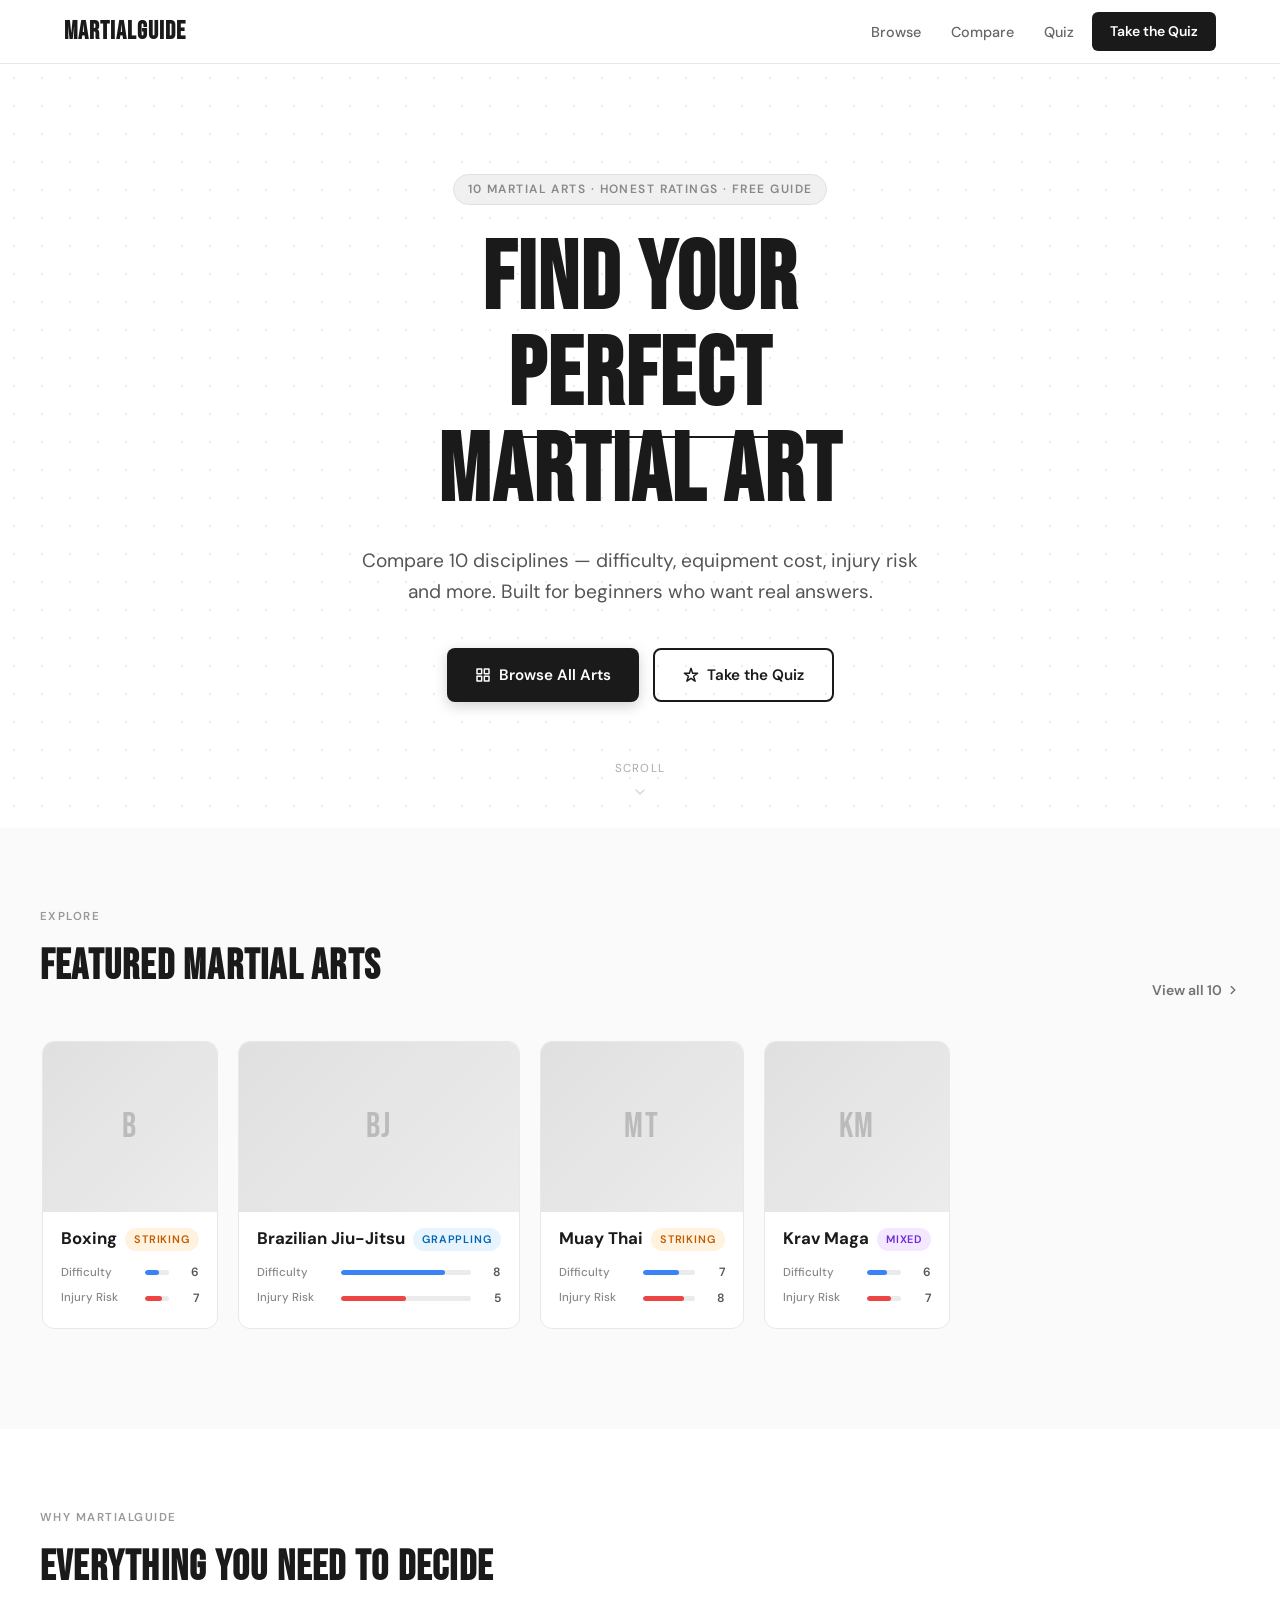
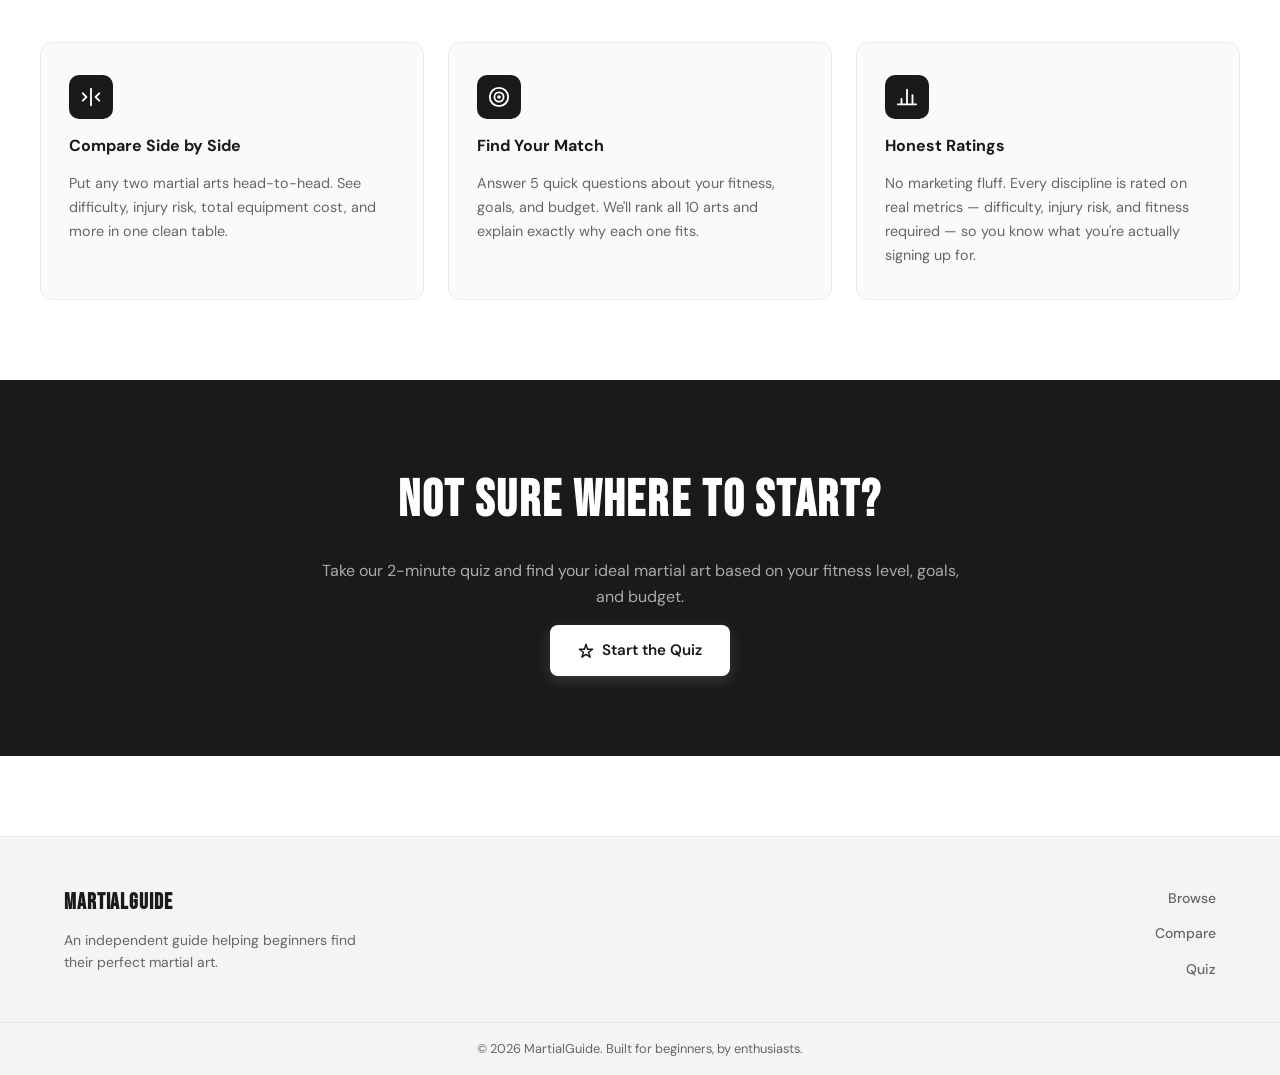
==== html/index.html @ 107c46b2 "second commit nqmam vreme da jiveq" ====
<!DOCTYPE html>
<html lang="en">

<head>
    <meta charset="UTF-8" />
    <meta name="viewport" content="width=device-width, initial-scale=1.0" />
    <title>MartialGuide — Find Your Perfect Martial Art</title>
    <meta name="description"
        content="Compare 10 martial arts by difficulty, equipment cost, injury risk and more. Find the perfect discipline for your goals." />

    <link rel="stylesheet" href="../css/shared.css" />
    <link rel="stylesheet" href="../css/index.css" />
</head>

<body>

    <div id="navbar-container"></div>

    <main>
        <section class="hero" aria-label="Hero">
            <div class="hero-content">
                <span class="hero-eyebrow">10 martial arts · honest ratings · free guide</span>
                <h1>Find Your<br><em>Perfect</em><br>Martial Art</h1>
                <p class="hero-subtitle">
                    Compare 10 disciplines — difficulty, equipment cost,
                    injury risk and more. Built for beginners who want real answers.
                </p>
                <div class="hero-actions">
                    <a href="browse.html" class="btn btn-dark">
                        <svg width="16" height="16" viewBox="0 0 24 24" fill="none" stroke="currentColor"
                            stroke-width="2.2" stroke-linecap="round" stroke-linejoin="round" aria-hidden="true">
                            <rect x="3" y="3" width="7" height="7" />
                            <rect x="14" y="3" width="7" height="7" />
                            <rect x="3" y="14" width="7" height="7" />
                            <rect x="14" y="14" width="7" height="7" />
                        </svg>
                        Browse All Arts
                    </a>
                    <a href="quiz.html" class="btn btn-outline">
                        <svg width="16" height="16" viewBox="0 0 24 24" fill="none" stroke="currentColor"
                            stroke-width="2.2" stroke-linecap="round" stroke-linejoin="round" aria-hidden="true">
                            <path d="M12 2l2.4 7.4H22l-6.2 4.5 2.4 7.4L12 17l-6.2 4.3 2.4-7.4L2 9.4h7.6z" />
                        </svg>
                        Take the Quiz
                    </a>
                </div>
            </div>
            <div class="hero-scroll-hint" aria-hidden="true">
                <span>Scroll</span>
                <svg width="16" height="16" viewBox="0 0 24 24" fill="none" stroke="currentColor" stroke-width="2"
                    stroke-linecap="round" stroke-linejoin="round">
                    <polyline points="6 9 12 15 18 9" />
                </svg>
            </div>
        </section>

        <section class="featured" aria-labelledby="featured-title">
            <div class="featured-header">
                <div>
                    <p class="section-label">Explore</p>
                    <h2 class="section-title" id="featured-title">Featured Martial Arts</h2>
                </div>
                <a href="browse.html">
                    View all 10
                    <svg width="14" height="14" viewBox="0 0 24 24" fill="none" stroke="currentColor" stroke-width="2.5"
                        stroke-linecap="round" stroke-linejoin="round" aria-hidden="true">
                        <polyline points="9 18 15 12 9 6" />
                    </svg>
                </a>
            </div>
            <div class="cards-track-wrap">
                <div class="cards-track" id="featured-cards" role="list">
                </div>
            </div>
        </section>

        <section class="why" aria-labelledby="why-title">
            <div class="section-header">
                <p class="section-label">Why MartialGuide</p>
                <h2 class="section-title" id="why-title">Everything You Need to Decide</h2>
            </div>
            <div class="why-grid">
                <article class="why-card">
                    <div class="why-icon" aria-hidden="true">
                        <svg width="22" height="22" viewBox="0 0 24 24" fill="none" stroke="white" stroke-width="2"
                            stroke-linecap="round" stroke-linejoin="round">
                            <line x1="12" y1="3" x2="12" y2="21" />
                            <polyline points="3 8 7 12 3 16" />
                            <polyline points="21 8 17 12 21 16" />
                        </svg>
                    </div>
                    <h3>Compare Side by Side</h3>
                    <p>
                        Put any two martial arts head-to-head. See difficulty,
                        injury risk, total equipment cost, and more in one clean table.
                    </p>
                </article>
                <article class="why-card">
                    <div class="why-icon" aria-hidden="true">
                        <svg width="22" height="22" viewBox="0 0 24 24" fill="none" stroke="white" stroke-width="2"
                            stroke-linecap="round" stroke-linejoin="round">
                            <circle cx="12" cy="12" r="10" />
                            <circle cx="12" cy="12" r="5" />
                            <circle cx="12" cy="12" r="1" fill="white" />
                        </svg>
                    </div>
                    <h3>Find Your Match</h3>
                    <p>
                        Answer 5 quick questions about your fitness, goals, and budget.
                        We'll rank all 10 arts and explain exactly why each one fits.
                    </p>
                </article>
                <article class="why-card">
                    <div class="why-icon" aria-hidden="true">
                        <svg width="22" height="22" viewBox="0 0 24 24" fill="none" stroke="white" stroke-width="2"
                            stroke-linecap="round" stroke-linejoin="round">
                            <line x1="18" y1="20" x2="18" y2="10" />
                            <line x1="12" y1="20" x2="12" y2="4" />
                            <line x1="6" y1="20" x2="6" y2="14" />
                            <line x1="2" y1="20" x2="22" y2="20" />
                        </svg>
                    </div>
                    <h3>Honest Ratings</h3>
                    <p>
                        No marketing fluff. Every discipline is rated on real metrics —
                        difficulty, injury risk, and fitness required — so you know what
                        you're actually signing up for.
                    </p>
                </article>
            </div>
        </section>

        <section class="quiz-banner" aria-labelledby="quiz-banner-title">
            <div class="quiz-banner-inner">
                <h2 id="quiz-banner-title">Not Sure Where to Start?</h2>
                <p>
                    Take our 2-minute quiz and find your ideal martial art based
                    on your fitness level, goals, and budget.
                </p>
                <a href="quiz.html" class="btn btn-white">
                    <svg width="16" height="16" viewBox="0 0 24 24" fill="none" stroke="currentColor" stroke-width="2.2"
                        stroke-linecap="round" stroke-linejoin="round" aria-hidden="true">
                        <path d="M12 2l2.4 7.4H22l-6.2 4.5 2.4 7.4L12 17l-6.2 4.3 2.4-7.4L2 9.4h7.6z" />
                    </svg>
                    Start the Quiz
                </a>
            </div>
        </section>
    </main>

    <div id="footer-container"></div>

    <script src="../js/data.js"></script>
    <script src="../js/layout.js"></script>
    <script src="../js/index.js"></script>
</body>

</html>
---- css/shared.css ----
/* ── SHARED STYLES ACROSS ALL PAGES ──────────────────────────── */

:root {
    --color-bg: #ffffff;
    --color-surface: #f4f4f4;
    --color-border: #e8e8e8;
    --color-text: #1a1a1a;
    --color-text-muted: #666666;
    --color-accent: #1a1a1a;
    --color-accent-inv: #ffffff;
    --font-main: 'DM Sans', system-ui, sans-serif;
    --font-display: 'Bebas Neue', 'DM Sans', sans-serif;
    --nav-height: 64px;
    --transition: 0.2s ease;
    --radius: 6px;
}

*,
*::before,
*::after {
    box-sizing: border-box;
    margin: 0;
    padding: 0;
}

body {
    font-family: var(--font-main);
    color: var(--color-text);
    background: var(--color-bg);
    padding-top: var(--nav-height);
    line-height: 1.6;
}

/* ── COMMON BUTTON STYLES ─────────────────────────────────────── */
.btn {
    display: inline-flex;
    align-items: center;
    gap: 8px;
    font-family: var(--font-main);
    font-size: 0.95rem;
    font-weight: 600;
    text-decoration: none;
    padding: 13px 28px;
    border-radius: 8px;
    cursor: pointer;
    transition: transform 0.2s ease, box-shadow 0.2s ease, opacity 0.2s ease;
    white-space: nowrap;
    border: none;
}

.btn:hover {
    transform: translateY(-2px);
}

.btn-dark {
    background: #1a1a1a;
    color: #fff;
    box-shadow: 0 4px 14px rgba(0, 0, 0, 0.18);
}

.btn-dark:hover {
    box-shadow: 0 8px 24px rgba(0, 0, 0, 0.22);
}

.btn-outline {
    background: transparent;
    color: #1a1a1a;
    border: 2px solid #1a1a1a;
}

.btn-outline:hover {
    background: #1a1a1a;
    color: #fff;
}

.btn-white {
    background: #fff;
    color: #1a1a1a;
    box-shadow: 0 4px 14px rgba(255, 255, 255, 0.15);
}

.btn-white:hover {
    box-shadow: 0 8px 28px rgba(255, 255, 255, 0.2);
}

/* ── COMMON BADGE STYLES ──────────────────────────────────────── */
.style-badge {
    font-size: 0.68rem;
    font-weight: 600;
    letter-spacing: 0.08em;
    text-transform: uppercase;
    padding: 3px 9px;
    border-radius: 100px;
    white-space: nowrap;
    flex-shrink: 0;
}

.badge-striking {
    background: #fff3e0;
    color: #c25c00;
}

.badge-grappling {
    background: #e8f4fd;
    color: #0066b3;
}

.badge-weapons {
    background: #fce4ec;
    color: #c2185b;
}

.badge-mixed {
    background: #f3e8ff;
    color: #6d28d9;
}

/* ── STAT BAR COMPONENTS ──────────────────────────────────────── */
.stat-row {
    display: flex;
    flex-direction: column;
    gap: 6px;
}

.stat-item {
    display: flex;
    align-items: center;
    gap: 8px;
}

.stat-label {
    font-size: 0.72rem;
    font-weight: 500;
    color: #888;
    width: 76px;
    flex-shrink: 0;
}

.stat-bar-track {
    flex: 1;
    height: 5px;
    background: #ebebeb;
    border-radius: 10px;
    overflow: hidden;
}

.stat-bar-fill {
    height: 100%;
    border-radius: 10px;
    transition: width 0.6s ease;
}

.stat-bar-fill.blue {
    background: #3b82f6;
}

.stat-bar-fill.red {
    background: #ef4444;
}

.stat-bar-fill.green {
    background: #22c55e;
}

.stat-value {
    font-size: 0.75rem;
    font-weight: 600;
    color: #555;
    width: 22px;
    text-align: right;
}

/* ── COMMON CARD STYLES ───────────────────────────────────────── */
.art-card {
    background: #fff;
    border: 1px solid #e8e8e8;
    border-radius: 12px;
    overflow: hidden;
    cursor: pointer;
    text-decoration: none;
    color: inherit;
    display: flex;
    flex-direction: column;
    transition: transform 0.22s ease, box-shadow 0.22s ease;
}

.art-card:hover {
    transform: translateY(-5px);
    box-shadow: 0 12px 36px rgba(0, 0, 0, 0.1);
}

.art-card-img-placeholder {
    width: 100%;
    height: 170px;
    background: linear-gradient(135deg, #e0e0e0 0%, #ececec 100%);
    display: flex;
    align-items: center;
    justify-content: center;
    font-family: 'Bebas Neue', sans-serif;
    font-size: 2.2rem;
    letter-spacing: 0.05em;
    color: #bbb;
}

.art-card-body {
    padding: 16px 18px 20px;
    display: flex;
    flex-direction: column;
    gap: 12px;
    flex: 1;
}

.art-card-top {
    display: flex;
    align-items: flex-start;
    justify-content: space-between;
    gap: 8px;
}

.art-card-name {
    font-family: var(--font-main);
    font-size: 1.05rem;
    font-weight: 700;
    color: #1a1a1a;
    line-height: 1.2;
}
---- css/index.css ----
/* ── INDEX.HTML STYLES ───────────────────────────────────────── */

/* ── HERO ───────────────────────────────────────────────── */
.hero {
    min-height: calc(92vh - 64px);
    display: flex;
    align-items: center;
    justify-content: center;
    text-align: center;
    padding: 80px 24px 96px;
    position: relative;
    overflow: hidden;
}

.hero::before {
    content: '';
    position: absolute;
    inset: 0;
    background-image: radial-gradient(circle, #d4d4d4 1px, transparent 1px);
    background-size: 28px 28px;
    opacity: 0.45;
    pointer-events: none;
}

.hero-content {
    position: relative;
    z-index: 1;
    max-width: 780px;
}

.hero-eyebrow {
    display: inline-block;
    font-size: 0.75rem;
    font-weight: 600;
    letter-spacing: 0.12em;
    text-transform: uppercase;
    color: #888;
    background: #f0f0f0;
    border: 1px solid #e0e0e0;
    border-radius: 100px;
    padding: 5px 14px;
    margin-bottom: 28px;
}

.hero h1 {
    font-family: 'Bebas Neue', sans-serif;
    font-size: clamp(3rem, 8vw, 6rem);
    font-weight: 700;
    letter-spacing: 0.02em;
    line-height: 1;
    color: #1a1a1a;
    margin-bottom: 24px;
}

.hero h1 em {
    font-style: normal;
    background: linear-gradient(0deg, #1a1a1a 2px, transparent 2px);
    background-position: 0 100%;
    background-repeat: no-repeat;
    background-size: 100% 6px;
    padding-bottom: 4px;
}

.hero-subtitle {
    font-size: clamp(1rem, 2.2vw, 1.2rem);
    color: #555;
    line-height: 1.65;
    max-width: 560px;
    margin: 0 auto 40px;
}

.hero-actions {
    display: flex;
    gap: 14px;
    justify-content: center;
    flex-wrap: wrap;
}

.hero-scroll-hint {
    position: absolute;
    bottom: 28px;
    left: 50%;
    transform: translateX(-50%);
    display: flex;
    flex-direction: column;
    align-items: center;
    gap: 6px;
    color: #aaa;
    font-size: 0.72rem;
    letter-spacing: 0.1em;
    text-transform: uppercase;
    animation: bounce 2.4s ease infinite;
}

.hero-scroll-hint svg {
    opacity: 0.5;
}

@keyframes bounce {

    0%,
    100% {
        transform: translateX(-50%) translateY(0);
    }

    50% {
        transform: translateX(-50%) translateY(6px);
    }
}

/* ── SECTION COMMONS ─────────────────────────────────────── */
section {
    padding: 80px 24px;
}

.section-header {
    max-width: 1200px;
    margin: 0 auto 40px;
}

.section-label {
    font-size: 0.72rem;
    font-weight: 600;
    letter-spacing: 0.13em;
    text-transform: uppercase;
    color: #999;
    margin-bottom: 8px;
}

.section-title {
    font-family: 'Bebas Neue', sans-serif;
    font-size: clamp(1.8rem, 4vw, 2.6rem);
    letter-spacing: 0.03em;
    color: #1a1a1a;
}

/* ── FEATURED CARDS ──────────────────────────────────────── */
.featured {
    background: #fafafa;
}

.featured-header {
    max-width: 1200px;
    margin: 0 auto 36px;
    display: flex;
    align-items: flex-end;
    justify-content: space-between;
    flex-wrap: wrap;
    gap: 12px;
}

.featured-header a {
    font-size: 0.875rem;
    font-weight: 600;
    color: #1a1a1a;
    text-decoration: none;
    display: inline-flex;
    align-items: center;
    gap: 4px;
    opacity: 0.6;
    transition: opacity 0.2s;
}

.featured-header a:hover {
    opacity: 1;
}

.cards-track-wrap {
    max-width: 1200px;
    margin: 0 auto;
    overflow-x: auto;
    -webkit-overflow-scrolling: touch;
    scrollbar-width: none;
    padding-bottom: 8px;
}

.cards-track-wrap::-webkit-scrollbar {
    display: none;
}

.cards-track {
    display: flex;
    gap: 20px;
    width: max-content;
    padding: 4px 2px 12px;
}

/* ── WHY SECTION ─────────────────────────────────────────– */
.why {
    background: #fff;
}

.why-grid {
    max-width: 1200px;
    margin: 0 auto;
    display: grid;
    grid-template-columns: repeat(3, 1fr);
    gap: 24px;
}

.why-card {
    background: #fafafa;
    border: 1px solid #ebebeb;
    border-radius: 12px;
    padding: 32px 28px;
    display: flex;
    flex-direction: column;
    gap: 14px;
    transition: transform 0.2s ease, box-shadow 0.2s ease;
}

.why-card:hover {
    transform: translateY(-3px);
    box-shadow: 0 8px 28px rgba(0, 0, 0, 0.07);
}

.why-icon {
    width: 44px;
    height: 44px;
    background: #1a1a1a;
    border-radius: 10px;
    display: flex;
    align-items: center;
    justify-content: center;
    flex-shrink: 0;
}

.why-icon svg {
    color: #fff;
}

.why-card h3 {
    font-family: 'DM Sans', sans-serif;
    font-size: 1rem;
    font-weight: 700;
    color: #1a1a1a;
}

.why-card p {
    font-size: 0.9rem;
    color: #666;
    line-height: 1.65;
}

/* ── QUIZ CTA BANNER ─────────────────────────────────────– */
.quiz-banner {
    background: #1a1a1a;
    padding: 80px 24px;
    text-align: center;
    margin-top: 0;
}

.quiz-banner-inner {
    max-width: 640px;
    margin: 0 auto;
    display: flex;
    flex-direction: column;
    align-items: center;
    gap: 16px;
}

.quiz-banner h2 {
    font-family: 'Bebas Neue', sans-serif;
    font-size: clamp(2rem, 5vw, 3.2rem);
    letter-spacing: 0.04em;
    color: #fff;
}

.quiz-banner p {
    font-size: 1rem;
    color: #aaa;
    line-height: 1.6;
}

/* ── RESPONSIVE ──────────────────────────────────────────– */
@media (max-width: 900px) {
    .why-grid {
        grid-template-columns: 1fr 1fr;
    }
}

@media (max-width: 600px) {
    section {
        padding: 60px 20px;
    }

    .why-grid {
        grid-template-columns: 1fr;
    }

    .featured-header {
        flex-direction: column;
        align-items: flex-start;
    }
}
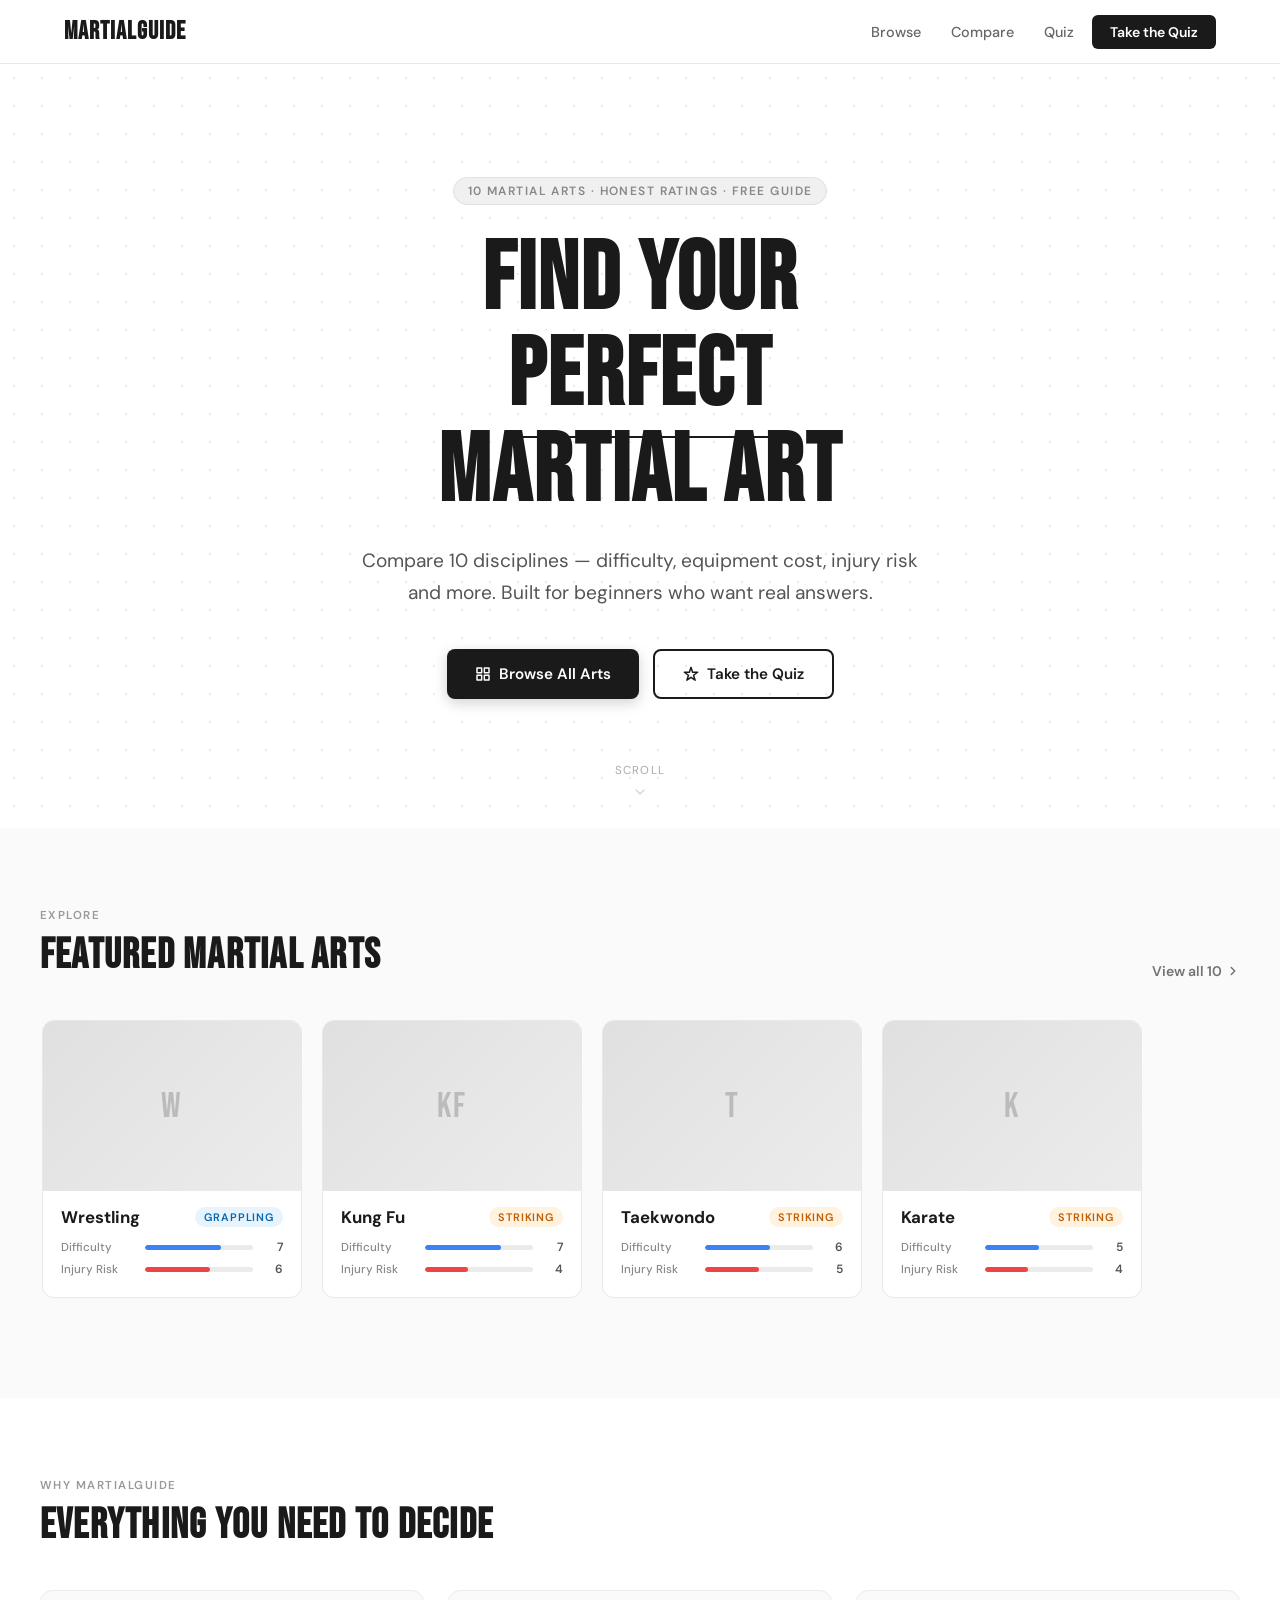
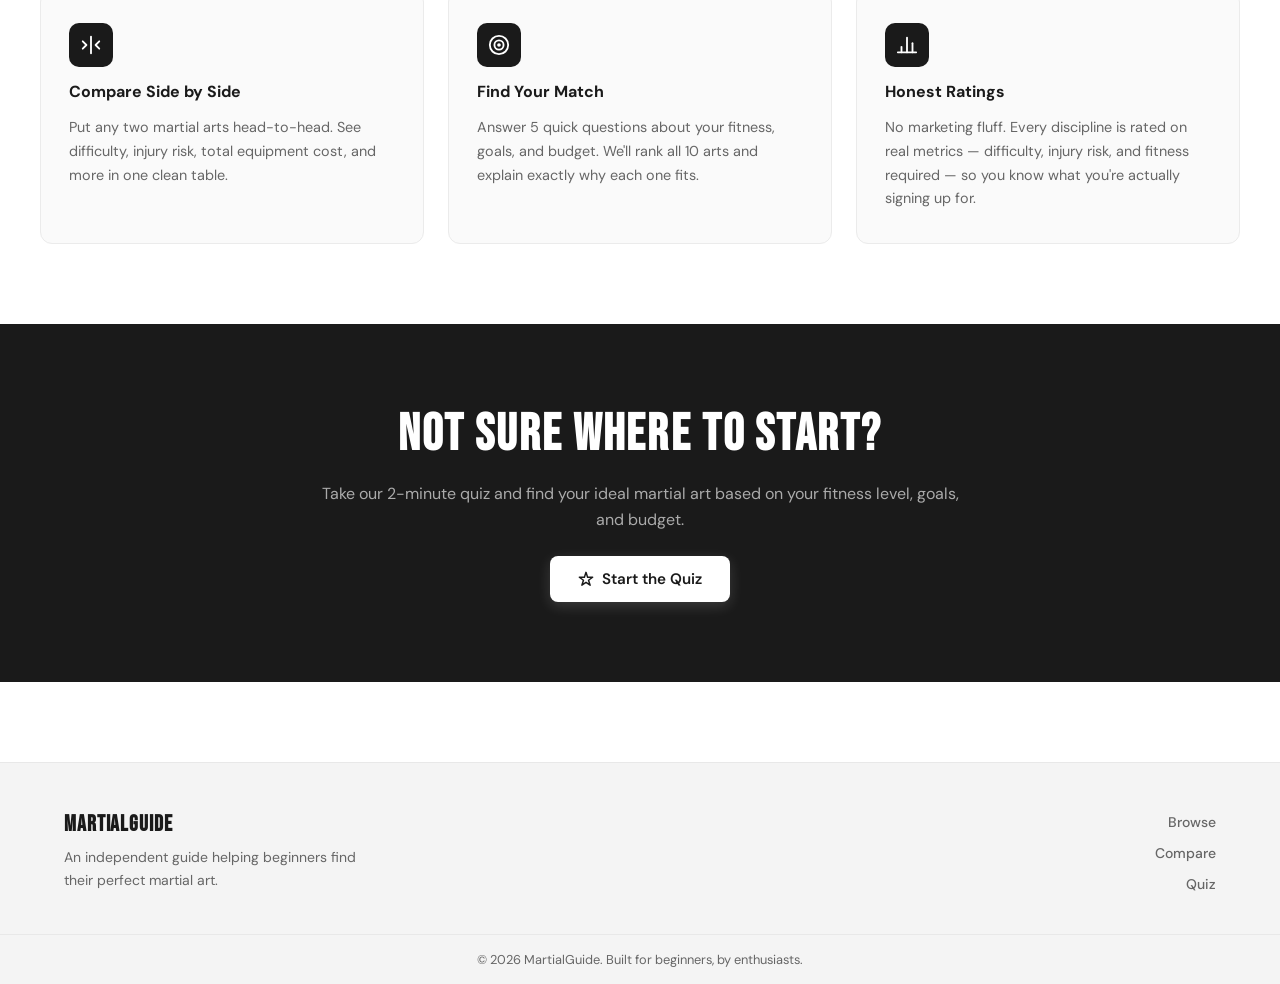
==== commit 22e7566a: "gotvqqqqq" ====
--- a/html/index.html
+++ b/html/index.html
@@ -8,25 +8,33 @@
     <meta name="description"
         content="Compare 10 martial arts by difficulty, equipment cost, injury risk and more. Find the perfect discipline for your goals." />
 
-    <link rel="stylesheet" href="../css/shared.css" />
-    <link rel="stylesheet" href="../css/index.css" />
+    <link rel="stylesheet" href="../css/index.css">
 </head>
 
 <body>
 
+    <!-- NAVBAR (injected by layout.js) -->
     <div id="navbar-container"></div>
 
     <main>
+
+        <!-- ══════════════════════════════════════════════════════
+         1. HERO
+    ══════════════════════════════════════════════════════ -->
         <section class="hero" aria-label="Hero">
             <div class="hero-content">
                 <span class="hero-eyebrow">10 martial arts · honest ratings · free guide</span>
+
                 <h1>Find Your<br><em>Perfect</em><br>Martial Art</h1>
+
                 <p class="hero-subtitle">
                     Compare 10 disciplines — difficulty, equipment cost,
                     injury risk and more. Built for beginners who want real answers.
                 </p>
+
                 <div class="hero-actions">
                     <a href="browse.html" class="btn btn-dark">
+                        <!-- grid icon -->
                         <svg width="16" height="16" viewBox="0 0 24 24" fill="none" stroke="currentColor"
                             stroke-width="2.2" stroke-linecap="round" stroke-linejoin="round" aria-hidden="true">
                             <rect x="3" y="3" width="7" height="7" />
@@ -37,6 +45,7 @@
                         Browse All Arts
                     </a>
                     <a href="quiz.html" class="btn btn-outline">
+                        <!-- sparkle icon -->
                         <svg width="16" height="16" viewBox="0 0 24 24" fill="none" stroke="currentColor"
                             stroke-width="2.2" stroke-linecap="round" stroke-linejoin="round" aria-hidden="true">
                             <path d="M12 2l2.4 7.4H22l-6.2 4.5 2.4 7.4L12 17l-6.2 4.3 2.4-7.4L2 9.4h7.6z" />
@@ -45,6 +54,8 @@
                     </a>
                 </div>
             </div>
+
+            <!-- Scroll hint -->
             <div class="hero-scroll-hint" aria-hidden="true">
                 <span>Scroll</span>
                 <svg width="16" height="16" viewBox="0 0 24 24" fill="none" stroke="currentColor" stroke-width="2"
@@ -54,6 +65,9 @@
             </div>
         </section>
 
+        <!-- ══════════════════════════════════════════════════════
+         2. FEATURED MARTIAL ARTS
+    ══════════════════════════════════════════════════════ -->
         <section class="featured" aria-labelledby="featured-title">
             <div class="featured-header">
                 <div>
@@ -68,20 +82,28 @@
                     </svg>
                 </a>
             </div>
+
             <div class="cards-track-wrap">
                 <div class="cards-track" id="featured-cards" role="list">
+                    <!-- JS populates this -->
                 </div>
             </div>
         </section>
 
+        <!-- ══════════════════════════════════════════════════════
+         3. WHY USE THIS GUIDE
+    ══════════════════════════════════════════════════════ -->
         <section class="why" aria-labelledby="why-title">
             <div class="section-header">
                 <p class="section-label">Why MartialGuide</p>
                 <h2 class="section-title" id="why-title">Everything You Need to Decide</h2>
             </div>
+
             <div class="why-grid">
+
                 <article class="why-card">
                     <div class="why-icon" aria-hidden="true">
+                        <!-- columns/compare icon -->
                         <svg width="22" height="22" viewBox="0 0 24 24" fill="none" stroke="white" stroke-width="2"
                             stroke-linecap="round" stroke-linejoin="round">
                             <line x1="12" y1="3" x2="12" y2="21" />
@@ -95,8 +117,10 @@
                         injury risk, total equipment cost, and more in one clean table.
                     </p>
                 </article>
+
                 <article class="why-card">
                     <div class="why-icon" aria-hidden="true">
+                        <!-- target/match icon -->
                         <svg width="22" height="22" viewBox="0 0 24 24" fill="none" stroke="white" stroke-width="2"
                             stroke-linecap="round" stroke-linejoin="round">
                             <circle cx="12" cy="12" r="10" />
@@ -110,8 +134,10 @@
                         We'll rank all 10 arts and explain exactly why each one fits.
                     </p>
                 </article>
+
                 <article class="why-card">
                     <div class="why-icon" aria-hidden="true">
+                        <!-- bar chart icon -->
                         <svg width="22" height="22" viewBox="0 0 24 24" fill="none" stroke="white" stroke-width="2"
                             stroke-linecap="round" stroke-linejoin="round">
                             <line x1="18" y1="20" x2="18" y2="10" />
@@ -127,9 +153,13 @@
                         you're actually signing up for.
                     </p>
                 </article>
+
             </div>
         </section>
 
+        <!-- ══════════════════════════════════════════════════════
+         4. QUIZ CTA BANNER
+    ══════════════════════════════════════════════════════ -->
         <section class="quiz-banner" aria-labelledby="quiz-banner-title">
             <div class="quiz-banner-inner">
                 <h2 id="quiz-banner-title">Not Sure Where to Start?</h2>
@@ -146,13 +176,17 @@
                 </a>
             </div>
         </section>
+
     </main>
 
+    <!-- FOOTER (injected by layout.js) -->
     <div id="footer-container"></div>
 
+    <!-- ── Scripts ──────────────────────────────────────────────── -->
     <script src="../js/data.js"></script>
     <script src="../js/layout.js"></script>
     <script src="../js/index.js"></script>
+
 </body>
 
 </html>
--- a/css/index.css
+++ b/css/index.css
@@ -1,4 +1,10 @@
-/* ── INDEX.HTML STYLES ───────────────────────────────────────── */
+/* ── Page-level resets & tokens ─────────────────────────── */
+/* (layout.js injects :root variables; these extend them)   */
+* {
+    box-sizing: border-box;
+    margin: 0;
+    padding: 0;
+}
 
 /* ── HERO ───────────────────────────────────────────────── */
 .hero {
@@ -12,6 +18,7 @@
     overflow: hidden;
 }
 
+/* Subtle dot-grid background texture */
 .hero::before {
     content: '';
     position: absolute;
@@ -54,6 +61,7 @@
 
 .hero h1 em {
     font-style: normal;
+    /* underline accent drawn with a background */
     background: linear-gradient(0deg, #1a1a1a 2px, transparent 2px);
     background-position: 0 100%;
     background-repeat: no-repeat;
@@ -76,6 +84,47 @@
     flex-wrap: wrap;
 }
 
+.btn {
+    display: inline-flex;
+    align-items: center;
+    gap: 8px;
+    font-family: 'DM Sans', sans-serif;
+    font-size: 0.95rem;
+    font-weight: 600;
+    text-decoration: none;
+    padding: 13px 28px;
+    border-radius: 8px;
+    cursor: pointer;
+    transition: transform 0.2s ease, box-shadow 0.2s ease, opacity 0.2s ease;
+    white-space: nowrap;
+}
+
+.btn:hover {
+    transform: translateY(-2px);
+}
+
+.btn-dark {
+    background: #1a1a1a;
+    color: #fff;
+    box-shadow: 0 4px 14px rgba(0, 0, 0, 0.18);
+}
+
+.btn-dark:hover {
+    box-shadow: 0 8px 24px rgba(0, 0, 0, 0.22);
+}
+
+.btn-outline {
+    background: transparent;
+    color: #1a1a1a;
+    border: 2px solid #1a1a1a;
+}
+
+.btn-outline:hover {
+    background: #1a1a1a;
+    color: #fff;
+}
+
+/* Hero scroll hint */
 .hero-scroll-hint {
     position: absolute;
     bottom: 28px;
@@ -165,12 +214,14 @@
     opacity: 1;
 }
 
+/* Horizontal scroll track */
 .cards-track-wrap {
     max-width: 1200px;
     margin: 0 auto;
     overflow-x: auto;
     -webkit-overflow-scrolling: touch;
     scrollbar-width: none;
+    /* Firefox */
     padding-bottom: 8px;
 }
 
@@ -185,7 +236,161 @@
     padding: 4px 2px 12px;
 }
 
-/* ── WHY SECTION ─────────────────────────────────────────– */
+/* Art card */
+.art-card {
+    width: 260px;
+    flex-shrink: 0;
+    background: #fff;
+    border: 1px solid #e8e8e8;
+    border-radius: 12px;
+    overflow: hidden;
+    cursor: pointer;
+    text-decoration: none;
+    color: inherit;
+    display: flex;
+    flex-direction: column;
+    transition: transform 0.22s ease, box-shadow 0.22s ease;
+}
+
+.art-card:hover {
+    transform: translateY(-5px);
+    box-shadow: 0 12px 36px rgba(0, 0, 0, 0.1);
+}
+
+.art-card-img {
+    width: 100%;
+    height: 170px;
+    object-fit: cover;
+    background: #e8e8e8;
+    display: block;
+    /* Placeholder colour bands when no real image */
+    background: linear-gradient(135deg, #d0d0d0 0%, #e8e8e8 100%);
+}
+
+/* Placeholder icon shown when image is missing */
+.art-card-img-placeholder {
+    width: 100%;
+    height: 170px;
+    background: linear-gradient(135deg, #e0e0e0 0%, #ececec 100%);
+    display: flex;
+    align-items: center;
+    justify-content: center;
+    font-family: 'Bebas Neue', sans-serif;
+    font-size: 2.2rem;
+    letter-spacing: 0.05em;
+    color: #bbb;
+}
+
+.art-card-body {
+    padding: 16px 18px 20px;
+    display: flex;
+    flex-direction: column;
+    gap: 12px;
+    flex: 1;
+}
+
+.art-card-top {
+    display: flex;
+    align-items: flex-start;
+    justify-content: space-between;
+    gap: 8px;
+}
+
+.art-card-name {
+    font-family: 'DM Sans', sans-serif;
+    font-size: 1.05rem;
+    font-weight: 700;
+    color: #1a1a1a;
+    line-height: 1.2;
+}
+
+.style-badge {
+    font-size: 0.68rem;
+    font-weight: 600;
+    letter-spacing: 0.08em;
+    text-transform: uppercase;
+    padding: 3px 9px;
+    border-radius: 100px;
+    white-space: nowrap;
+    flex-shrink: 0;
+}
+
+.badge-striking {
+    background: #fff3e0;
+    color: #c25c00;
+}
+
+.badge-grappling {
+    background: #e8f4fd;
+    color: #0066b3;
+}
+
+.badge-weapons {
+    background: #fce4ec;
+    color: #c2185b;
+}
+
+.badge-mixed {
+    background: #f3e8ff;
+    color: #6d28d9;
+}
+
+/* Stat bar */
+.stat-row {
+    display: flex;
+    flex-direction: column;
+    gap: 6px;
+}
+
+.stat-item {
+    display: flex;
+    align-items: center;
+    gap: 8px;
+}
+
+.stat-label {
+    font-size: 0.72rem;
+    font-weight: 500;
+    color: #888;
+    width: 76px;
+    flex-shrink: 0;
+}
+
+.stat-bar-track {
+    flex: 1;
+    height: 5px;
+    background: #ebebeb;
+    border-radius: 10px;
+    overflow: hidden;
+}
+
+.stat-bar-fill {
+    height: 100%;
+    border-radius: 10px;
+    transition: width 0.6s ease;
+}
+
+.stat-bar-fill.blue {
+    background: #3b82f6;
+}
+
+.stat-bar-fill.red {
+    background: #ef4444;
+}
+
+.stat-bar-fill.green {
+    background: #22c55e;
+}
+
+.stat-value {
+    font-size: 0.75rem;
+    font-weight: 600;
+    color: #555;
+    width: 22px;
+    text-align: right;
+}
+
+/* ── WHY SECTION ─────────────────────────────────────────── */
 .why {
     background: #fff;
 }
@@ -242,7 +447,7 @@
     line-height: 1.65;
 }
 
-/* ── QUIZ CTA BANNER ─────────────────────────────────────– */
+/* ── QUIZ CTA BANNER ─────────────────────────────────────── */
 .quiz-banner {
     background: #1a1a1a;
     padding: 80px 24px;
@@ -272,7 +477,18 @@
     line-height: 1.6;
 }
 
-/* ── RESPONSIVE ──────────────────────────────────────────– */
+.btn-white {
+    background: #fff;
+    color: #1a1a1a;
+    box-shadow: 0 4px 14px rgba(255, 255, 255, 0.15);
+    margin-top: 8px;
+}
+
+.btn-white:hover {
+    box-shadow: 0 8px 28px rgba(255, 255, 255, 0.2);
+}
+
+/* ── RESPONSIVE ──────────────────────────────────────────── */
 @media (max-width: 900px) {
     .why-grid {
         grid-template-columns: 1fr 1fr;
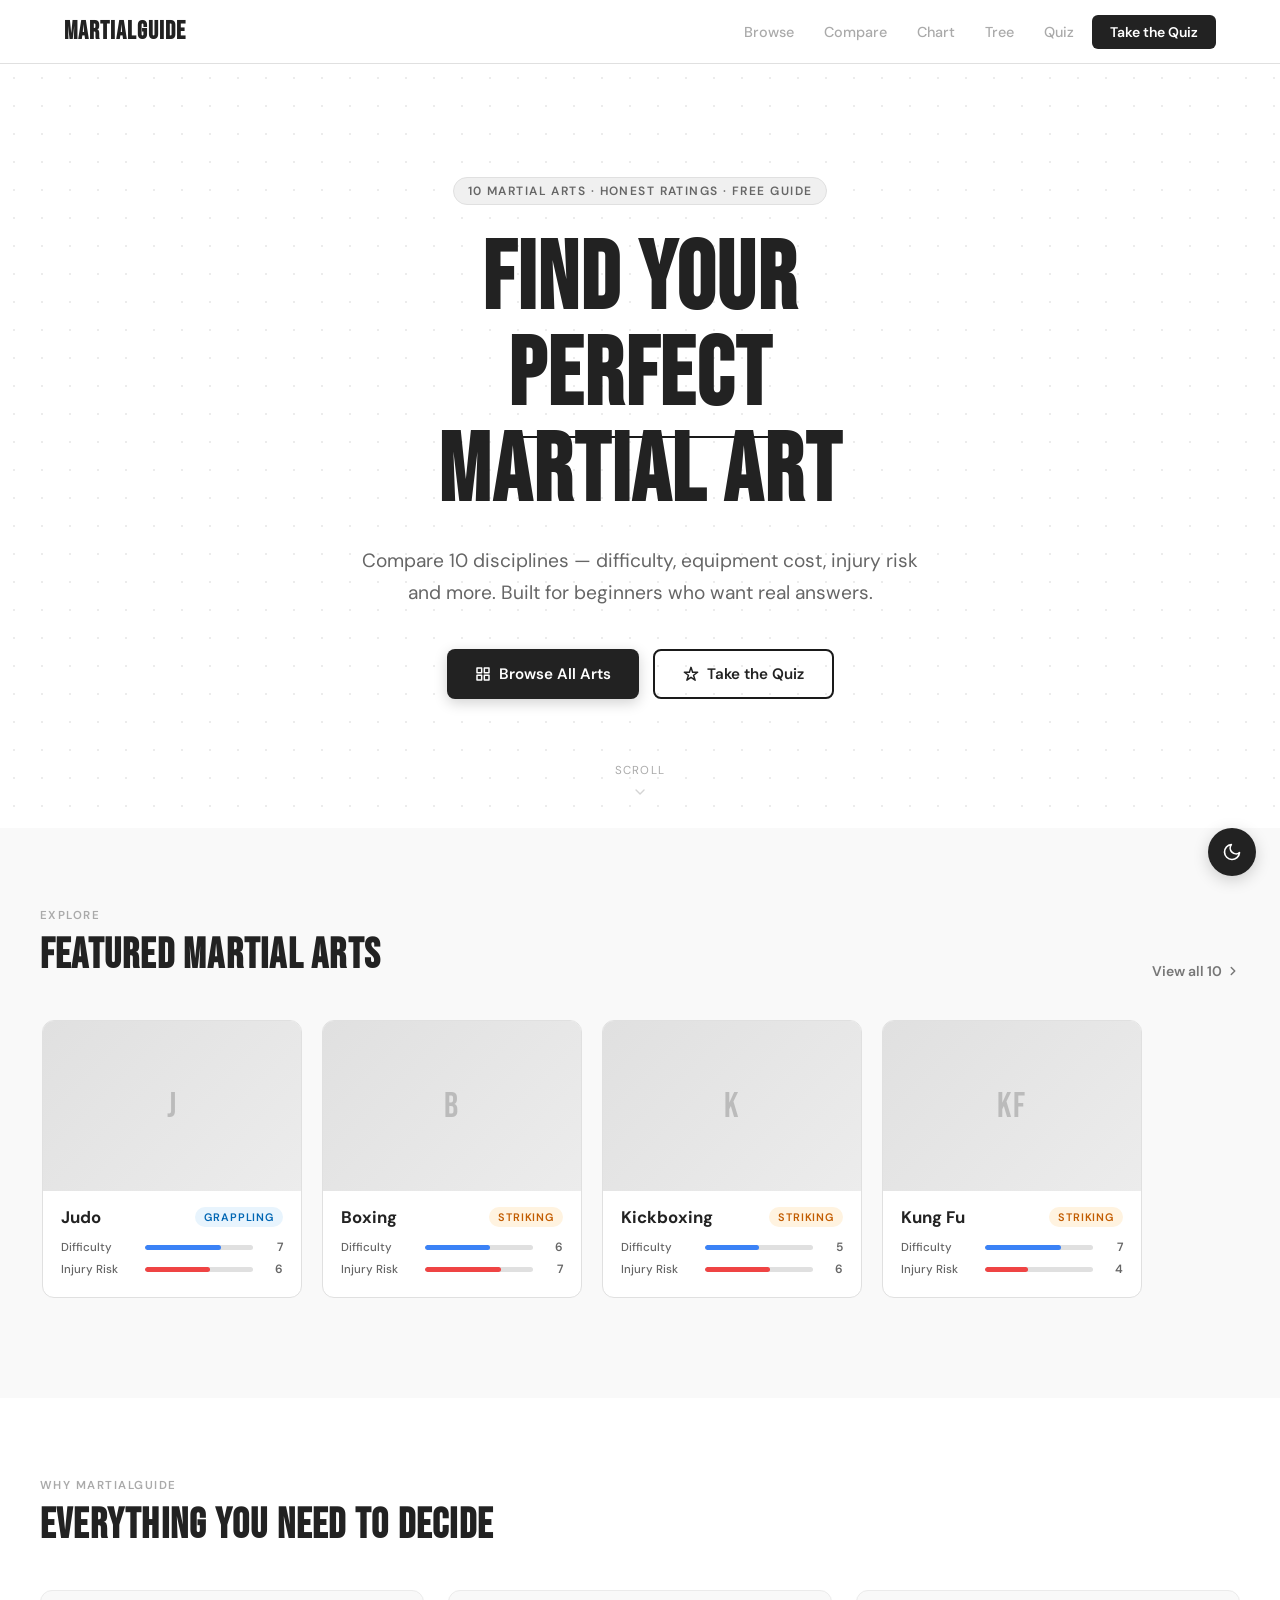
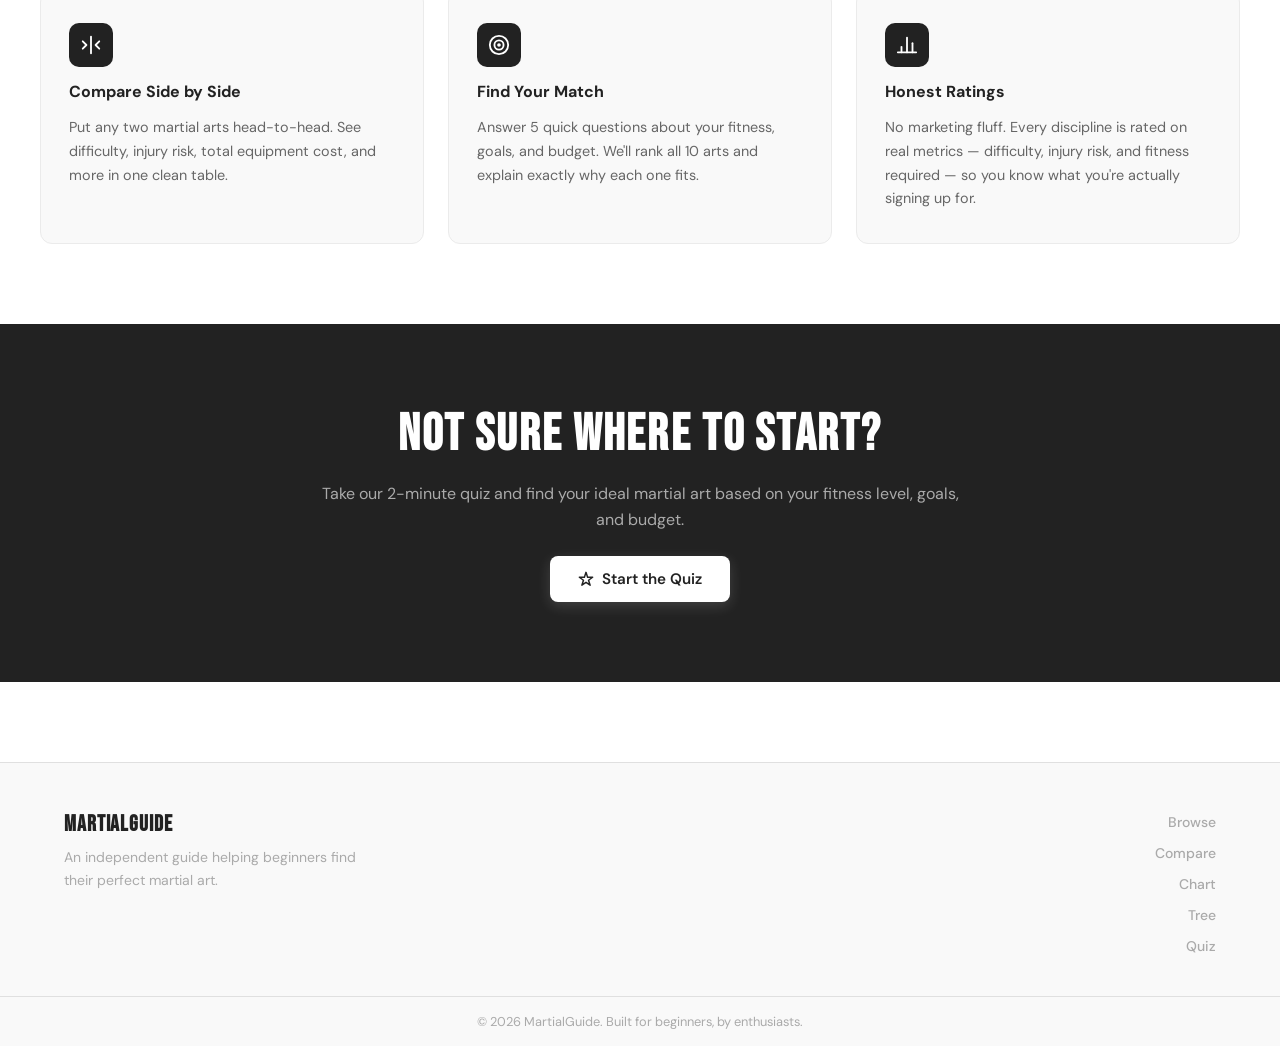
==== commit 45a7ef41: "dark mode chat bachka" ====
--- a/html/index.html
+++ b/html/index.html
@@ -9,6 +9,14 @@
         content="Compare 10 martial arts by difficulty, equipment cost, injury risk and more. Find the perfect discipline for your goals." />
 
     <link rel="stylesheet" href="../css/index.css">
+
+    <script>
+        (function () {
+            if (localStorage.getItem('theme') === 'dark') {
+                document.documentElement.classList.add('dark');
+            }
+        })();
+    </script>
 </head>
 
 <body>
--- a/css/index.css
+++ b/css/index.css
@@ -1,3 +1,51 @@
+/* ── THEME VARIABLES ─────────────────────────────────────── */
+:root {
+    --bg-primary: #ffffff;
+    --bg-secondary: #f9f9f9;
+    --bg-tertiary: #f0f0f0;
+    --border-color: #e0e0e0;
+    --text-primary: #222222;
+    --text-secondary: #666666;
+    --text-muted: #aaaaaa;
+    --accent: #222222;
+    --accent-text: #ffffff;
+    --navbar-bg: #ffffff;
+    --navbar-border: #e0e0e0;
+    --footer-bg: #f5f5f5;
+    --card-shadow: 0 2px 8px rgba(0, 0, 0, 0.08);
+    --bar-bg: #e0e0e0;
+    --bar-blue: #3b82f6;
+    --bar-red: #ef4444;
+    --bar-green: #22c55e;
+}
+
+html.dark {
+    --bg-primary: #0f0f0f;
+    --bg-secondary: #1a1a1a;
+    --bg-tertiary: #242424;
+    --border-color: #2e2e2e;
+    --text-primary: #f0f0f0;
+    --text-secondary: #aaaaaa;
+    --text-muted: #666666;
+    --accent: #f0f0f0;
+    --accent-text: #0f0f0f;
+    --navbar-bg: #0f0f0f;
+    --navbar-border: #2e2e2e;
+    --footer-bg: #0f0f0f;
+    --card-shadow: 0 2px 8px rgba(0, 0, 0, 0.4);
+    --bar-bg: #2e2e2e;
+    --bar-blue: #60a5fa;
+    --bar-red: #f87171;
+    --bar-green: #4ade80;
+}
+
+/* Global transition for theme switching */
+*,
+*::before,
+*::after {
+    transition: background-color 350ms ease, color 350ms ease, border-color 350ms ease;
+}
+
 /* ── Page-level resets & tokens ─────────────────────────── */
 /* (layout.js injects :root variables; these extend them)   */
 * {
@@ -41,8 +89,8 @@
     font-weight: 600;
     letter-spacing: 0.12em;
     text-transform: uppercase;
-    color: #888;
-    background: #f0f0f0;
+    color: var(--text-secondary);
+    background: var(--bg-tertiary);
     border: 1px solid #e0e0e0;
     border-radius: 100px;
     padding: 5px 14px;
@@ -55,7 +103,7 @@
     font-weight: 700;
     letter-spacing: 0.02em;
     line-height: 1;
-    color: #1a1a1a;
+    color: var(--text-primary);
     margin-bottom: 24px;
 }
 
@@ -71,7 +119,7 @@
 
 .hero-subtitle {
     font-size: clamp(1rem, 2.2vw, 1.2rem);
-    color: #555;
+    color: var(--text-secondary);
     line-height: 1.65;
     max-width: 560px;
     margin: 0 auto 40px;
@@ -104,8 +152,8 @@
 }
 
 .btn-dark {
-    background: #1a1a1a;
-    color: #fff;
+    background: var(--accent);
+    color: var(--accent-text);
     box-shadow: 0 4px 14px rgba(0, 0, 0, 0.18);
 }
 
@@ -115,13 +163,13 @@
 
 .btn-outline {
     background: transparent;
-    color: #1a1a1a;
+    color: var(--text-primary);
     border: 2px solid #1a1a1a;
 }
 
 .btn-outline:hover {
-    background: #1a1a1a;
-    color: #fff;
+    background: var(--accent);
+    color: var(--accent-text);
 }
 
 /* Hero scroll hint */
@@ -134,7 +182,7 @@
     flex-direction: column;
     align-items: center;
     gap: 6px;
-    color: #aaa;
+    color: var(--text-muted);
     font-size: 0.72rem;
     letter-spacing: 0.1em;
     text-transform: uppercase;
@@ -172,7 +220,7 @@
     font-weight: 600;
     letter-spacing: 0.13em;
     text-transform: uppercase;
-    color: #999;
+    color: var(--text-muted);
     margin-bottom: 8px;
 }
 
@@ -180,12 +228,12 @@
     font-family: 'Bebas Neue', sans-serif;
     font-size: clamp(1.8rem, 4vw, 2.6rem);
     letter-spacing: 0.03em;
-    color: #1a1a1a;
+    color: var(--text-primary);
 }
 
 /* ── FEATURED CARDS ──────────────────────────────────────── */
 .featured {
-    background: #fafafa;
+    background: var(--bg-secondary);
 }
 
 .featured-header {
@@ -201,7 +249,7 @@
 .featured-header a {
     font-size: 0.875rem;
     font-weight: 600;
-    color: #1a1a1a;
+    color: var(--text-primary);
     text-decoration: none;
     display: inline-flex;
     align-items: center;
@@ -240,8 +288,8 @@
 .art-card {
     width: 260px;
     flex-shrink: 0;
-    background: #fff;
-    border: 1px solid #e8e8e8;
+    background: var(--bg-primary);
+    border: 1px solid var(--border-color);
     border-radius: 12px;
     overflow: hidden;
     cursor: pointer;
@@ -300,7 +348,7 @@
     font-family: 'DM Sans', sans-serif;
     font-size: 1.05rem;
     font-weight: 700;
-    color: #1a1a1a;
+    color: var(--text-primary);
     line-height: 1.2;
 }
 
@@ -351,7 +399,7 @@
 .stat-label {
     font-size: 0.72rem;
     font-weight: 500;
-    color: #888;
+    color: var(--text-secondary);
     width: 76px;
     flex-shrink: 0;
 }
@@ -359,7 +407,7 @@
 .stat-bar-track {
     flex: 1;
     height: 5px;
-    background: #ebebeb;
+    background: var(--bar-bg);
     border-radius: 10px;
     overflow: hidden;
 }
@@ -371,28 +419,28 @@
 }
 
 .stat-bar-fill.blue {
-    background: #3b82f6;
+    background: var(--bar-blue);
 }
 
 .stat-bar-fill.red {
-    background: #ef4444;
+    background: var(--bar-red);
 }
 
 .stat-bar-fill.green {
-    background: #22c55e;
+    background: var(--bar-green);
 }
 
 .stat-value {
     font-size: 0.75rem;
     font-weight: 600;
-    color: #555;
+    color: var(--text-secondary);
     width: 22px;
     text-align: right;
 }
 
 /* ── WHY SECTION ─────────────────────────────────────────── */
 .why {
-    background: #fff;
+    background: var(--bg-primary);
 }
 
 .why-grid {
@@ -404,7 +452,7 @@
 }
 
 .why-card {
-    background: #fafafa;
+    background: var(--bg-secondary);
     border: 1px solid #ebebeb;
     border-radius: 12px;
     padding: 32px 28px;
@@ -422,7 +470,7 @@
 .why-icon {
     width: 44px;
     height: 44px;
-    background: #1a1a1a;
+    background: var(--accent);
     border-radius: 10px;
     display: flex;
     align-items: center;
@@ -431,14 +479,14 @@
 }
 
 .why-icon svg {
-    color: #fff;
+    color: var(--accent-text);
 }
 
 .why-card h3 {
     font-family: 'DM Sans', sans-serif;
     font-size: 1rem;
     font-weight: 700;
-    color: #1a1a1a;
+    color: var(--text-primary);
 }
 
 .why-card p {
@@ -449,7 +497,7 @@
 
 /* ── QUIZ CTA BANNER ─────────────────────────────────────── */
 .quiz-banner {
-    background: #1a1a1a;
+    background: var(--accent);
     padding: 80px 24px;
     text-align: center;
     margin-top: 0;
@@ -468,18 +516,18 @@
     font-family: 'Bebas Neue', sans-serif;
     font-size: clamp(2rem, 5vw, 3.2rem);
     letter-spacing: 0.04em;
-    color: #fff;
+    color: var(--accent-text);
 }
 
 .quiz-banner p {
     font-size: 1rem;
-    color: #aaa;
+    color: var(--text-muted);
     line-height: 1.6;
 }
 
 .btn-white {
-    background: #fff;
-    color: #1a1a1a;
+    background: var(--bg-primary);
+    color: var(--text-primary);
     box-shadow: 0 4px 14px rgba(255, 255, 255, 0.15);
     margin-top: 8px;
 }
